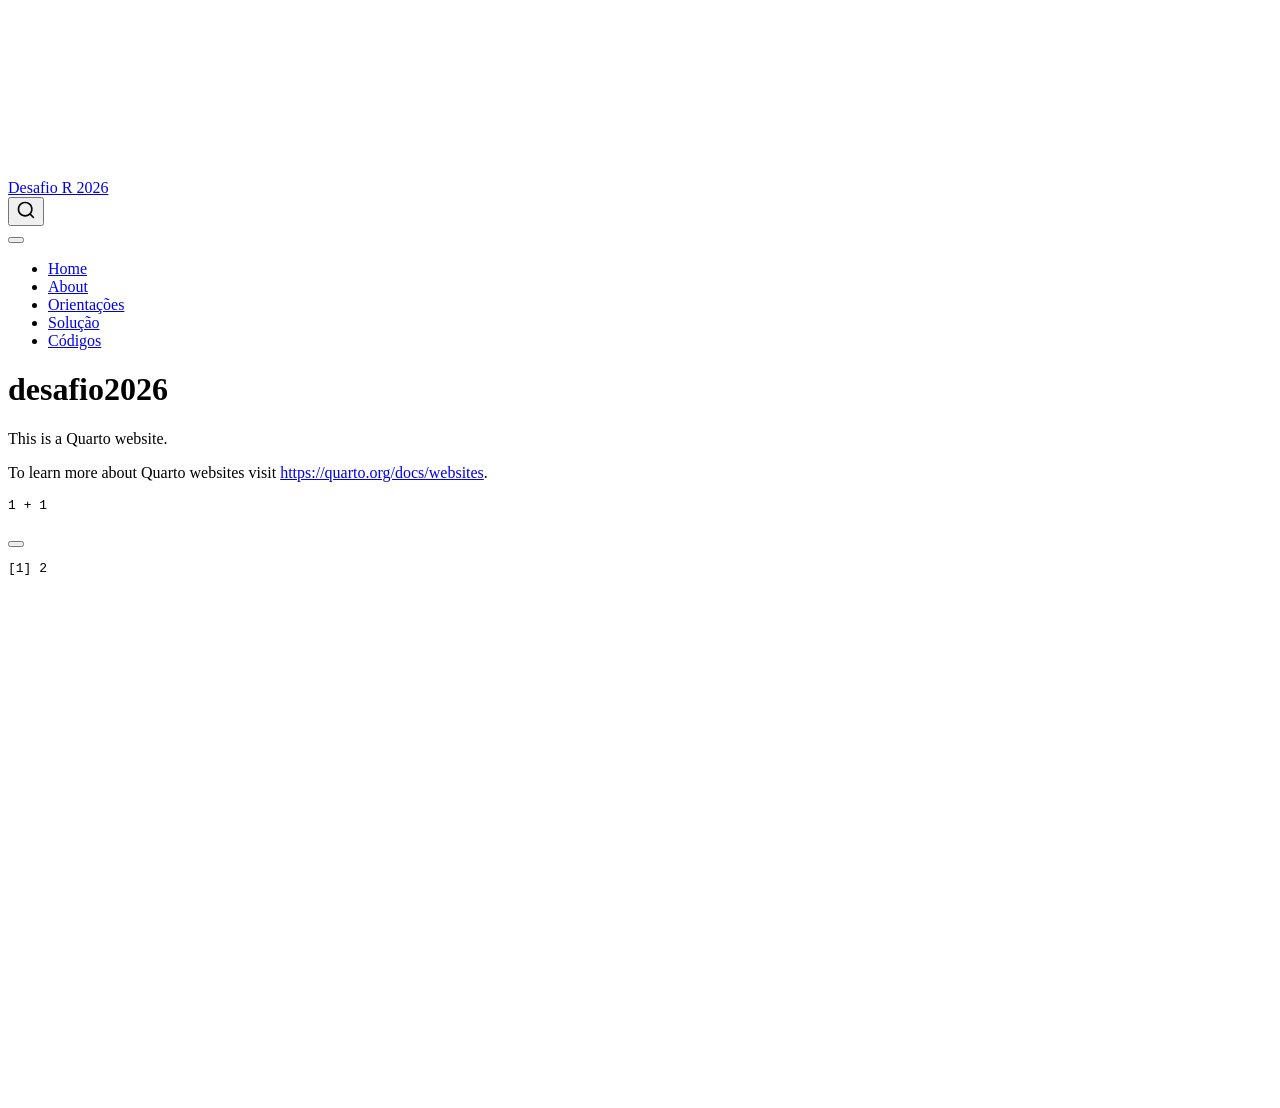
==== docs/index.html @ b068d9b6 "Criar site" ====
<!DOCTYPE html>
<html xmlns="http://www.w3.org/1999/xhtml" lang="en" xml:lang="en"><head>

<meta charset="utf-8">
<meta name="generator" content="quarto-1.8.25">

<meta name="viewport" content="width=device-width, initial-scale=1.0, user-scalable=yes">


<title>desafio2026 – Desafio R 2026</title>
<style>
code{white-space: pre-wrap;}
span.smallcaps{font-variant: small-caps;}
div.columns{display: flex; gap: min(4vw, 1.5em);}
div.column{flex: auto; overflow-x: auto;}
div.hanging-indent{margin-left: 1.5em; text-indent: -1.5em;}
ul.task-list{list-style: none;}
ul.task-list li input[type="checkbox"] {
  width: 0.8em;
  margin: 0 0.8em 0.2em -1em; /* quarto-specific, see https://github.com/quarto-dev/quarto-cli/issues/4556 */ 
  vertical-align: middle;
}
/* CSS for syntax highlighting */
html { -webkit-text-size-adjust: 100%; }
pre > code.sourceCode { white-space: pre; position: relative; }
pre > code.sourceCode > span { display: inline-block; line-height: 1.25; }
pre > code.sourceCode > span:empty { height: 1.2em; }
.sourceCode { overflow: visible; }
code.sourceCode > span { color: inherit; text-decoration: inherit; }
div.sourceCode { margin: 1em 0; }
pre.sourceCode { margin: 0; }
@media screen {
div.sourceCode { overflow: auto; }
}
@media print {
pre > code.sourceCode { white-space: pre-wrap; }
pre > code.sourceCode > span { text-indent: -5em; padding-left: 5em; }
}
pre.numberSource code
  { counter-reset: source-line 0; }
pre.numberSource code > span
  { position: relative; left: -4em; counter-increment: source-line; }
pre.numberSource code > span > a:first-child::before
  { content: counter(source-line);
    position: relative; left: -1em; text-align: right; vertical-align: baseline;
    border: none; display: inline-block;
    -webkit-touch-callout: none; -webkit-user-select: none;
    -khtml-user-select: none; -moz-user-select: none;
    -ms-user-select: none; user-select: none;
    padding: 0 4px; width: 4em;
  }
pre.numberSource { margin-left: 3em;  padding-left: 4px; }
div.sourceCode
  {   }
@media screen {
pre > code.sourceCode > span > a:first-child::before { text-decoration: underline; }
}
</style>


<script src="site_libs/quarto-nav/quarto-nav.js"></script>
<script src="site_libs/quarto-nav/headroom.min.js"></script>
<script src="site_libs/clipboard/clipboard.min.js"></script>
<script src="site_libs/quarto-search/autocomplete.umd.js"></script>
<script src="site_libs/quarto-search/fuse.min.js"></script>
<script src="site_libs/quarto-search/quarto-search.js"></script>
<meta name="quarto:offset" content="./">
<script src="site_libs/quarto-html/quarto.js" type="module"></script>
<script src="site_libs/quarto-html/tabsets/tabsets.js" type="module"></script>
<script src="site_libs/quarto-html/axe/axe-check.js" type="module"></script>
<script src="site_libs/quarto-html/popper.min.js"></script>
<script src="site_libs/quarto-html/tippy.umd.min.js"></script>
<script src="site_libs/quarto-html/anchor.min.js"></script>
<link href="site_libs/quarto-html/tippy.css" rel="stylesheet">
<link href="site_libs/quarto-html/quarto-syntax-highlighting-7b89279ff1a6dce999919e0e67d4d9ec.css" rel="stylesheet" id="quarto-text-highlighting-styles">
<script src="site_libs/bootstrap/bootstrap.min.js"></script>
<link href="site_libs/bootstrap/bootstrap-icons.css" rel="stylesheet">
<link href="site_libs/bootstrap/bootstrap-e31584831b205ffbb2d98406f31c2a5b.min.css" rel="stylesheet" append-hash="true" id="quarto-bootstrap" data-mode="light">
<script id="quarto-search-options" type="application/json">{
  "location": "navbar",
  "copy-button": false,
  "collapse-after": 3,
  "panel-placement": "end",
  "type": "overlay",
  "limit": 50,
  "keyboard-shortcut": [
    "f",
    "/",
    "s"
  ],
  "show-item-context": false,
  "language": {
    "search-no-results-text": "No results",
    "search-matching-documents-text": "matching documents",
    "search-copy-link-title": "Copy link to search",
    "search-hide-matches-text": "Hide additional matches",
    "search-more-match-text": "more match in this document",
    "search-more-matches-text": "more matches in this document",
    "search-clear-button-title": "Clear",
    "search-text-placeholder": "",
    "search-detached-cancel-button-title": "Cancel",
    "search-submit-button-title": "Submit",
    "search-label": "Search"
  }
}</script>


<link rel="stylesheet" href="styles.css">
</head>

<body class="nav-fixed quarto-light">

<div id="quarto-search-results"></div>
  <header id="quarto-header" class="headroom fixed-top">
    <nav class="navbar navbar-expand-lg " data-bs-theme="dark">
      <div class="navbar-container container-fluid">
      <div class="navbar-brand-container mx-auto">
    <a href="./index.html" class="navbar-brand navbar-brand-logo">
    </a>
    <a class="navbar-brand" href="./index.html">
    <span class="navbar-title">Desafio R 2026</span>
    </a>
  </div>
            <div id="quarto-search" class="" title="Search"></div>
          <button class="navbar-toggler" type="button" data-bs-toggle="collapse" data-bs-target="#navbarCollapse" aria-controls="navbarCollapse" role="menu" aria-expanded="false" aria-label="Toggle navigation" onclick="if (window.quartoToggleHeadroom) { window.quartoToggleHeadroom(); }">
  <span class="navbar-toggler-icon"></span>
</button>
          <div class="collapse navbar-collapse" id="navbarCollapse">
            <ul class="navbar-nav navbar-nav-scroll me-auto">
  <li class="nav-item">
    <a class="nav-link active" href="./index.html" aria-current="page"> 
<span class="menu-text">Home</span></a>
  </li>  
  <li class="nav-item">
    <a class="nav-link" href="./about.html"> 
<span class="menu-text">About</span></a>
  </li>  
  <li class="nav-item">
    <a class="nav-link" href="./desafio_2026.html"> 
<span class="menu-text">Orientações</span></a>
  </li>  
  <li class="nav-item">
    <a class="nav-link" href="./solucao.html"> 
<span class="menu-text">Solução</span></a>
  </li>  
  <li class="nav-item">
    <a class="nav-link" href="./resolucao2026.html"> 
<span class="menu-text">Códigos</span></a>
  </li>  
</ul>
          </div> <!-- /navcollapse -->
            <div class="quarto-navbar-tools">
</div>
      </div> <!-- /container-fluid -->
    </nav>
</header>
<!-- content -->
<div id="quarto-content" class="quarto-container page-columns page-rows-contents page-layout-article page-navbar">
<!-- sidebar -->
<!-- margin-sidebar -->
    <div id="quarto-margin-sidebar" class="sidebar margin-sidebar zindex-bottom">
        
    </div>
<!-- main -->
<main class="content" id="quarto-document-content">

<header id="title-block-header" class="quarto-title-block default">
<div class="quarto-title">
<h1 class="title">desafio2026</h1>
</div>



<div class="quarto-title-meta">

    
  
    
  </div>
  


</header>


<p>This is a Quarto website.</p>
<p>To learn more about Quarto websites visit <a href="https://quarto.org/docs/websites" class="uri">https://quarto.org/docs/websites</a>.</p>
<div class="cell">
<div class="code-copy-outer-scaffold"><div class="sourceCode cell-code" id="cb1"><pre class="sourceCode r code-with-copy"><code class="sourceCode r"><span id="cb1-1"><a href="#cb1-1" aria-hidden="true" tabindex="-1"></a><span class="dv">1</span> <span class="sc">+</span> <span class="dv">1</span></span></code></pre></div><button title="Copy to Clipboard" class="code-copy-button"><i class="bi"></i></button></div>
<div class="cell-output cell-output-stdout">
<pre><code>[1] 2</code></pre>
</div>
</div>



</main> <!-- /main -->
<script id="quarto-html-after-body" type="application/javascript">
  window.document.addEventListener("DOMContentLoaded", function (event) {
    const icon = "";
    const anchorJS = new window.AnchorJS();
    anchorJS.options = {
      placement: 'right',
      icon: icon
    };
    anchorJS.add('.anchored');
    const isCodeAnnotation = (el) => {
      for (const clz of el.classList) {
        if (clz.startsWith('code-annotation-')) {                     
          return true;
        }
      }
      return false;
    }
    const onCopySuccess = function(e) {
      // button target
      const button = e.trigger;
      // don't keep focus
      button.blur();
      // flash "checked"
      button.classList.add('code-copy-button-checked');
      var currentTitle = button.getAttribute("title");
      button.setAttribute("title", "Copied!");
      let tooltip;
      if (window.bootstrap) {
        button.setAttribute("data-bs-toggle", "tooltip");
        button.setAttribute("data-bs-placement", "left");
        button.setAttribute("data-bs-title", "Copied!");
        tooltip = new bootstrap.Tooltip(button, 
          { trigger: "manual", 
            customClass: "code-copy-button-tooltip",
            offset: [0, -8]});
        tooltip.show();    
      }
      setTimeout(function() {
        if (tooltip) {
          tooltip.hide();
          button.removeAttribute("data-bs-title");
          button.removeAttribute("data-bs-toggle");
          button.removeAttribute("data-bs-placement");
        }
        button.setAttribute("title", currentTitle);
        button.classList.remove('code-copy-button-checked');
      }, 1000);
      // clear code selection
      e.clearSelection();
    }
    const getTextToCopy = function(trigger) {
      const outerScaffold = trigger.parentElement.cloneNode(true);
      const codeEl = outerScaffold.querySelector('code');
      for (const childEl of codeEl.children) {
        if (isCodeAnnotation(childEl)) {
          childEl.remove();
        }
      }
      return codeEl.innerText;
    }
    const clipboard = new window.ClipboardJS('.code-copy-button:not([data-in-quarto-modal])', {
      text: getTextToCopy
    });
    clipboard.on('success', onCopySuccess);
    if (window.document.getElementById('quarto-embedded-source-code-modal')) {
      const clipboardModal = new window.ClipboardJS('.code-copy-button[data-in-quarto-modal]', {
        text: getTextToCopy,
        container: window.document.getElementById('quarto-embedded-source-code-modal')
      });
      clipboardModal.on('success', onCopySuccess);
    }
      var localhostRegex = new RegExp(/^(?:http|https):\/\/localhost\:?[0-9]*\//);
      var mailtoRegex = new RegExp(/^mailto:/);
        var filterRegex = new RegExp('/' + window.location.host + '/');
      var isInternal = (href) => {
          return filterRegex.test(href) || localhostRegex.test(href) || mailtoRegex.test(href);
      }
      // Inspect non-navigation links and adorn them if external
     var links = window.document.querySelectorAll('a[href]:not(.nav-link):not(.navbar-brand):not(.toc-action):not(.sidebar-link):not(.sidebar-item-toggle):not(.pagination-link):not(.no-external):not([aria-hidden]):not(.dropdown-item):not(.quarto-navigation-tool):not(.about-link)');
      for (var i=0; i<links.length; i++) {
        const link = links[i];
        if (!isInternal(link.href)) {
          // undo the damage that might have been done by quarto-nav.js in the case of
          // links that we want to consider external
          if (link.dataset.originalHref !== undefined) {
            link.href = link.dataset.originalHref;
          }
        }
      }
    function tippyHover(el, contentFn, onTriggerFn, onUntriggerFn) {
      const config = {
        allowHTML: true,
        maxWidth: 500,
        delay: 100,
        arrow: false,
        appendTo: function(el) {
            return el.parentElement;
        },
        interactive: true,
        interactiveBorder: 10,
        theme: 'quarto',
        placement: 'bottom-start',
      };
      if (contentFn) {
        config.content = contentFn;
      }
      if (onTriggerFn) {
        config.onTrigger = onTriggerFn;
      }
      if (onUntriggerFn) {
        config.onUntrigger = onUntriggerFn;
      }
      window.tippy(el, config); 
    }
    const noterefs = window.document.querySelectorAll('a[role="doc-noteref"]');
    for (var i=0; i<noterefs.length; i++) {
      const ref = noterefs[i];
      tippyHover(ref, function() {
        // use id or data attribute instead here
        let href = ref.getAttribute('data-footnote-href') || ref.getAttribute('href');
        try { href = new URL(href).hash; } catch {}
        const id = href.replace(/^#\/?/, "");
        const note = window.document.getElementById(id);
        if (note) {
          return note.innerHTML;
        } else {
          return "";
        }
      });
    }
    const xrefs = window.document.querySelectorAll('a.quarto-xref');
    const processXRef = (id, note) => {
      // Strip column container classes
      const stripColumnClz = (el) => {
        el.classList.remove("page-full", "page-columns");
        if (el.children) {
          for (const child of el.children) {
            stripColumnClz(child);
          }
        }
      }
      stripColumnClz(note)
      if (id === null || id.startsWith('sec-')) {
        // Special case sections, only their first couple elements
        const container = document.createElement("div");
        if (note.children && note.children.length > 2) {
          container.appendChild(note.children[0].cloneNode(true));
          for (let i = 1; i < note.children.length; i++) {
            const child = note.children[i];
            if (child.tagName === "P" && child.innerText === "") {
              continue;
            } else {
              container.appendChild(child.cloneNode(true));
              break;
            }
          }
          if (window.Quarto?.typesetMath) {
            window.Quarto.typesetMath(container);
          }
          return container.innerHTML
        } else {
          if (window.Quarto?.typesetMath) {
            window.Quarto.typesetMath(note);
          }
          return note.innerHTML;
        }
      } else {
        // Remove any anchor links if they are present
        const anchorLink = note.querySelector('a.anchorjs-link');
        if (anchorLink) {
          anchorLink.remove();
        }
        if (window.Quarto?.typesetMath) {
          window.Quarto.typesetMath(note);
        }
        if (note.classList.contains("callout")) {
          return note.outerHTML;
        } else {
          return note.innerHTML;
        }
      }
    }
    for (var i=0; i<xrefs.length; i++) {
      const xref = xrefs[i];
      tippyHover(xref, undefined, function(instance) {
        instance.disable();
        let url = xref.getAttribute('href');
        let hash = undefined; 
        if (url.startsWith('#')) {
          hash = url;
        } else {
          try { hash = new URL(url).hash; } catch {}
        }
        if (hash) {
          const id = hash.replace(/^#\/?/, "");
          const note = window.document.getElementById(id);
          if (note !== null) {
            try {
              const html = processXRef(id, note.cloneNode(true));
              instance.setContent(html);
            } finally {
              instance.enable();
              instance.show();
            }
          } else {
            // See if we can fetch this
            fetch(url.split('#')[0])
            .then(res => res.text())
            .then(html => {
              const parser = new DOMParser();
              const htmlDoc = parser.parseFromString(html, "text/html");
              const note = htmlDoc.getElementById(id);
              if (note !== null) {
                const html = processXRef(id, note);
                instance.setContent(html);
              } 
            }).finally(() => {
              instance.enable();
              instance.show();
            });
          }
        } else {
          // See if we can fetch a full url (with no hash to target)
          // This is a special case and we should probably do some content thinning / targeting
          fetch(url)
          .then(res => res.text())
          .then(html => {
            const parser = new DOMParser();
            const htmlDoc = parser.parseFromString(html, "text/html");
            const note = htmlDoc.querySelector('main.content');
            if (note !== null) {
              // This should only happen for chapter cross references
              // (since there is no id in the URL)
              // remove the first header
              if (note.children.length > 0 && note.children[0].tagName === "HEADER") {
                note.children[0].remove();
              }
              const html = processXRef(null, note);
              instance.setContent(html);
            } 
          }).finally(() => {
            instance.enable();
            instance.show();
          });
        }
      }, function(instance) {
      });
    }
        let selectedAnnoteEl;
        const selectorForAnnotation = ( cell, annotation) => {
          let cellAttr = 'data-code-cell="' + cell + '"';
          let lineAttr = 'data-code-annotation="' +  annotation + '"';
          const selector = 'span[' + cellAttr + '][' + lineAttr + ']';
          return selector;
        }
        const selectCodeLines = (annoteEl) => {
          const doc = window.document;
          const targetCell = annoteEl.getAttribute("data-target-cell");
          const targetAnnotation = annoteEl.getAttribute("data-target-annotation");
          const annoteSpan = window.document.querySelector(selectorForAnnotation(targetCell, targetAnnotation));
          const lines = annoteSpan.getAttribute("data-code-lines").split(",");
          const lineIds = lines.map((line) => {
            return targetCell + "-" + line;
          })
          let top = null;
          let height = null;
          let parent = null;
          if (lineIds.length > 0) {
              //compute the position of the single el (top and bottom and make a div)
              const el = window.document.getElementById(lineIds[0]);
              top = el.offsetTop;
              height = el.offsetHeight;
              parent = el.parentElement.parentElement;
            if (lineIds.length > 1) {
              const lastEl = window.document.getElementById(lineIds[lineIds.length - 1]);
              const bottom = lastEl.offsetTop + lastEl.offsetHeight;
              height = bottom - top;
            }
            if (top !== null && height !== null && parent !== null) {
              // cook up a div (if necessary) and position it 
              let div = window.document.getElementById("code-annotation-line-highlight");
              if (div === null) {
                div = window.document.createElement("div");
                div.setAttribute("id", "code-annotation-line-highlight");
                div.style.position = 'absolute';
                parent.appendChild(div);
              }
              div.style.top = top - 2 + "px";
              div.style.height = height + 4 + "px";
              div.style.left = 0;
              let gutterDiv = window.document.getElementById("code-annotation-line-highlight-gutter");
              if (gutterDiv === null) {
                gutterDiv = window.document.createElement("div");
                gutterDiv.setAttribute("id", "code-annotation-line-highlight-gutter");
                gutterDiv.style.position = 'absolute';
                const codeCell = window.document.getElementById(targetCell);
                const gutter = codeCell.querySelector('.code-annotation-gutter');
                gutter.appendChild(gutterDiv);
              }
              gutterDiv.style.top = top - 2 + "px";
              gutterDiv.style.height = height + 4 + "px";
            }
            selectedAnnoteEl = annoteEl;
          }
        };
        const unselectCodeLines = () => {
          const elementsIds = ["code-annotation-line-highlight", "code-annotation-line-highlight-gutter"];
          elementsIds.forEach((elId) => {
            const div = window.document.getElementById(elId);
            if (div) {
              div.remove();
            }
          });
          selectedAnnoteEl = undefined;
        };
          // Handle positioning of the toggle
      window.addEventListener(
        "resize",
        throttle(() => {
          elRect = undefined;
          if (selectedAnnoteEl) {
            selectCodeLines(selectedAnnoteEl);
          }
        }, 10)
      );
      function throttle(fn, ms) {
      let throttle = false;
      let timer;
        return (...args) => {
          if(!throttle) { // first call gets through
              fn.apply(this, args);
              throttle = true;
          } else { // all the others get throttled
              if(timer) clearTimeout(timer); // cancel #2
              timer = setTimeout(() => {
                fn.apply(this, args);
                timer = throttle = false;
              }, ms);
          }
        };
      }
        // Attach click handler to the DT
        const annoteDls = window.document.querySelectorAll('dt[data-target-cell]');
        for (const annoteDlNode of annoteDls) {
          annoteDlNode.addEventListener('click', (event) => {
            const clickedEl = event.target;
            if (clickedEl !== selectedAnnoteEl) {
              unselectCodeLines();
              const activeEl = window.document.querySelector('dt[data-target-cell].code-annotation-active');
              if (activeEl) {
                activeEl.classList.remove('code-annotation-active');
              }
              selectCodeLines(clickedEl);
              clickedEl.classList.add('code-annotation-active');
            } else {
              // Unselect the line
              unselectCodeLines();
              clickedEl.classList.remove('code-annotation-active');
            }
          });
        }
    const findCites = (el) => {
      const parentEl = el.parentElement;
      if (parentEl) {
        const cites = parentEl.dataset.cites;
        if (cites) {
          return {
            el,
            cites: cites.split(' ')
          };
        } else {
          return findCites(el.parentElement)
        }
      } else {
        return undefined;
      }
    };
    var bibliorefs = window.document.querySelectorAll('a[role="doc-biblioref"]');
    for (var i=0; i<bibliorefs.length; i++) {
      const ref = bibliorefs[i];
      const citeInfo = findCites(ref);
      if (citeInfo) {
        tippyHover(citeInfo.el, function() {
          var popup = window.document.createElement('div');
          citeInfo.cites.forEach(function(cite) {
            var citeDiv = window.document.createElement('div');
            citeDiv.classList.add('hanging-indent');
            citeDiv.classList.add('csl-entry');
            var biblioDiv = window.document.getElementById('ref-' + cite);
            if (biblioDiv) {
              citeDiv.innerHTML = biblioDiv.innerHTML;
            }
            popup.appendChild(citeDiv);
          });
          return popup.innerHTML;
        });
      }
    }
  });
  </script>
</div> <!-- /content -->




</body></html>
---- docs/site_libs/quarto-html/tippy.css ----
.tippy-box[data-animation=fade][data-state=hidden]{opacity:0}[data-tippy-root]{max-width:calc(100vw - 10px)}.tippy-box{position:relative;background-color:#333;color:#fff;border-radius:4px;font-size:14px;line-height:1.4;white-space:normal;outline:0;transition-property:transform,visibility,opacity}.tippy-box[data-placement^=top]>.tippy-arrow{bottom:0}.tippy-box[data-placement^=top]>.tippy-arrow:before{bottom:-7px;left:0;border-width:8px 8px 0;border-top-color:initial;transform-origin:center top}.tippy-box[data-placement^=bottom]>.tippy-arrow{top:0}.tippy-box[data-placement^=bottom]>.tippy-arrow:before{top:-7px;left:0;border-width:0 8px 8px;border-bottom-color:initial;transform-origin:center bottom}.tippy-box[data-placement^=left]>.tippy-arrow{right:0}.tippy-box[data-placement^=left]>.tippy-arrow:before{border-width:8px 0 8px 8px;border-left-color:initial;right:-7px;transform-origin:center left}.tippy-box[data-placement^=right]>.tippy-arrow{left:0}.tippy-box[data-placement^=right]>.tippy-arrow:before{left:-7px;border-width:8px 8px 8px 0;border-right-color:initial;transform-origin:center right}.tippy-box[data-inertia][data-state=visible]{transition-timing-function:cubic-bezier(.54,1.5,.38,1.11)}.tippy-arrow{width:16px;height:16px;color:#333}.tippy-arrow:before{content:"";position:absolute;border-color:transparent;border-style:solid}.tippy-content{position:relative;padding:5px 9px;z-index:1}
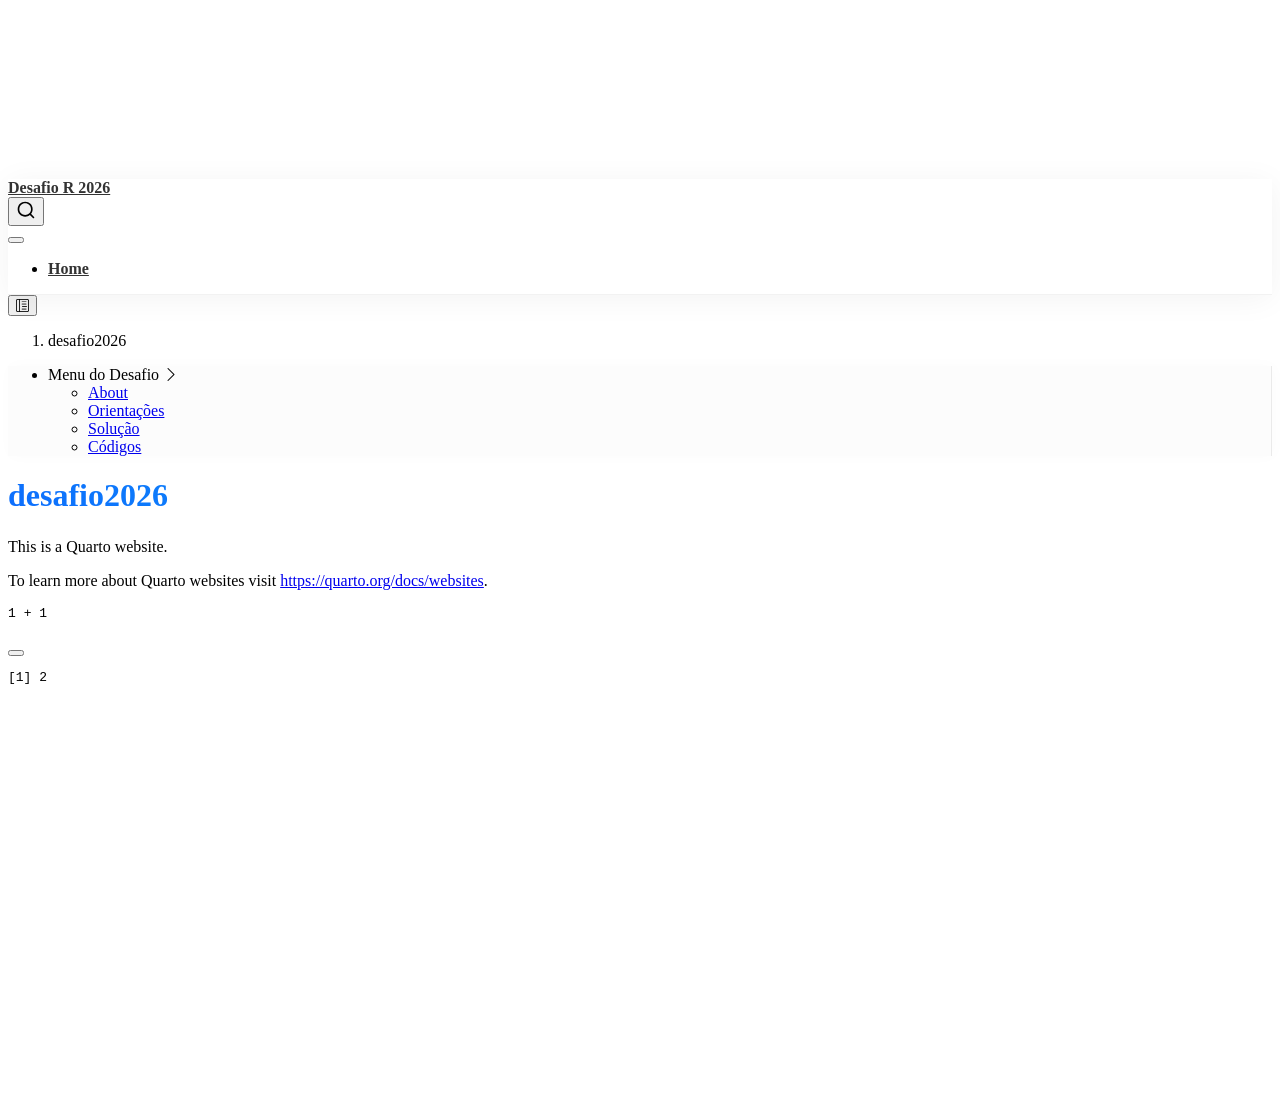
==== commit fac9b631: "atualizar site" ====
--- a/docs/index.html
+++ b/docs/index.html
@@ -75,7 +75,7 @@
 <link href="site_libs/quarto-html/quarto-syntax-highlighting-7b89279ff1a6dce999919e0e67d4d9ec.css" rel="stylesheet" id="quarto-text-highlighting-styles">
 <script src="site_libs/bootstrap/bootstrap.min.js"></script>
 <link href="site_libs/bootstrap/bootstrap-icons.css" rel="stylesheet">
-<link href="site_libs/bootstrap/bootstrap-e31584831b205ffbb2d98406f31c2a5b.min.css" rel="stylesheet" append-hash="true" id="quarto-bootstrap" data-mode="light">
+<link href="site_libs/bootstrap/bootstrap-029b10fc0dc652dab2ec1ac156c1a037.min.css" rel="stylesheet" append-hash="true" id="quarto-bootstrap" data-mode="light">
 <script id="quarto-search-options" type="application/json">{
   "location": "navbar",
   "copy-button": false,
@@ -103,12 +103,13 @@
     "search-label": "Search"
   }
 }</script>
+<style>html{ scroll-behavior: smooth; }</style>
 
 
 <link rel="stylesheet" href="styles.css">
 </head>
 
-<body class="nav-fixed quarto-light">
+<body class="nav-sidebar floating nav-fixed quarto-light">
 
 <div id="quarto-search-results"></div>
   <header id="quarto-header" class="headroom fixed-top">
@@ -131,32 +132,72 @@
     <a class="nav-link active" href="./index.html" aria-current="page"> 
 <span class="menu-text">Home</span></a>
   </li>  
-  <li class="nav-item">
-    <a class="nav-link" href="./about.html"> 
-<span class="menu-text">About</span></a>
-  </li>  
-  <li class="nav-item">
-    <a class="nav-link" href="./desafio_2026.html"> 
-<span class="menu-text">Orientações</span></a>
-  </li>  
-  <li class="nav-item">
-    <a class="nav-link" href="./solucao.html"> 
-<span class="menu-text">Solução</span></a>
-  </li>  
-  <li class="nav-item">
-    <a class="nav-link" href="./resolucao2026.html"> 
-<span class="menu-text">Códigos</span></a>
-  </li>  
 </ul>
           </div> <!-- /navcollapse -->
             <div class="quarto-navbar-tools">
 </div>
       </div> <!-- /container-fluid -->
     </nav>
+  <nav class="quarto-secondary-nav">
+    <div class="container-fluid d-flex">
+      <button type="button" class="quarto-btn-toggle btn" data-bs-toggle="collapse" role="button" data-bs-target=".quarto-sidebar-collapse-item" aria-controls="quarto-sidebar" aria-expanded="false" aria-label="Toggle sidebar navigation" onclick="if (window.quartoToggleHeadroom) { window.quartoToggleHeadroom(); }">
+        <i class="bi bi-layout-text-sidebar-reverse"></i>
+      </button>
+        <nav class="quarto-page-breadcrumbs" aria-label="breadcrumb"><ol class="breadcrumb"><li class="breadcrumb-item">desafio2026</li></ol></nav>
+        <a class="flex-grow-1" role="navigation" data-bs-toggle="collapse" data-bs-target=".quarto-sidebar-collapse-item" aria-controls="quarto-sidebar" aria-expanded="false" aria-label="Toggle sidebar navigation" onclick="if (window.quartoToggleHeadroom) { window.quartoToggleHeadroom(); }">      
+        </a>
+    </div>
+  </nav>
 </header>
 <!-- content -->
 <div id="quarto-content" class="quarto-container page-columns page-rows-contents page-layout-article page-navbar">
 <!-- sidebar -->
+  <nav id="quarto-sidebar" class="sidebar collapse collapse-horizontal quarto-sidebar-collapse-item sidebar-navigation floating overflow-auto">
+    <div class="pt-lg-2 mt-2 text-left sidebar-header">
+      <a href="./index.html" class="sidebar-logo-link">
+      </a>
+      </div>
+    <div class="sidebar-menu-container"> 
+    <ul class="list-unstyled mt-1">
+        <li class="sidebar-item sidebar-item-section">
+      <div class="sidebar-item-container"> 
+            <a class="sidebar-item-text sidebar-link text-start collapsed" data-bs-toggle="collapse" data-bs-target="#quarto-sidebar-section-1" role="navigation" aria-expanded="false">
+ <span class="menu-text">Menu do Desafio</span></a>
+          <a class="sidebar-item-toggle text-start collapsed" data-bs-toggle="collapse" data-bs-target="#quarto-sidebar-section-1" role="navigation" aria-expanded="false" aria-label="Toggle section">
+            <i class="bi bi-chevron-right ms-2"></i>
+          </a> 
+      </div>
+      <ul id="quarto-sidebar-section-1" class="collapse list-unstyled sidebar-section depth1 ">  
+          <li class="sidebar-item">
+  <div class="sidebar-item-container"> 
+  <a href="./about.html" class="sidebar-item-text sidebar-link">
+ <span class="menu-text">About</span></a>
+  </div>
+</li>
+          <li class="sidebar-item">
+  <div class="sidebar-item-container"> 
+  <a href="./desafio_2026.html" class="sidebar-item-text sidebar-link">
+ <span class="menu-text">Orientações</span></a>
+  </div>
+</li>
+          <li class="sidebar-item">
+  <div class="sidebar-item-container"> 
+  <a href="./solucao.html" class="sidebar-item-text sidebar-link">
+ <span class="menu-text">Solução</span></a>
+  </div>
+</li>
+          <li class="sidebar-item">
+  <div class="sidebar-item-container"> 
+  <a href="./resolucao2026.html" class="sidebar-item-text sidebar-link">
+ <span class="menu-text">Códigos</span></a>
+  </div>
+</li>
+      </ul>
+  </li>
+    </ul>
+    </div>
+</nav>
+<div id="quarto-sidebar-glass" class="quarto-sidebar-collapse-item" data-bs-toggle="collapse" data-bs-target=".quarto-sidebar-collapse-item"></div>
 <!-- margin-sidebar -->
     <div id="quarto-margin-sidebar" class="sidebar margin-sidebar zindex-bottom">
         
@@ -600,4 +641,5 @@
 
 
 
+<script src="site_libs/quarto-html/zenscroll-min.js"></script>
 </body></html>
--- a/docs/styles.css
+++ b/docs/styles.css
@@ -0,0 +1,99 @@
+/* =========================================
+   1. NAVBAR - EFEITO GLASSMORPHISM
+   ========================================= */
+.navbar {
+    background: rgba(255, 255, 255, 0.8) !important;
+    backdrop-filter: blur(12px);
+    -webkit-backdrop-filter: blur(12px);
+    border-bottom: 1px solid rgba(0, 0, 0, 0.05);
+    box-shadow: 0 4px 30px rgba(0, 0, 0, 0.05);
+    transition: all 0.3s ease-in-out;
+}
+
+.navbar-brand, .nav-link {
+    color: #333 !important;
+    font-weight: 600;
+}
+
+/* =========================================
+   2. SIDEBAR (BARRA LATERAL) ANIMADA
+   ========================================= */
+.sidebar {
+    background-color: #fcfcfc;
+    border-right: 1px solid #eaeaea;
+    box-shadow: 2px 0 15px rgba(0,0,0,0.02);
+}
+
+.sidebar-item-text {
+    font-weight: 500;
+    transition: color 0.3s ease, transform 0.3s ease;
+}
+
+/* Efeito de deslocamento ao passar o mouse nos links da barra lateral */
+.sidebar-item:hover .sidebar-item-text {
+    color: #0d6efd !important; /* Azul Bootstrap */
+    transform: translateX(6px);
+    display: inline-block;
+}
+
+/* =========================================
+   3. TIPOGRAFIA: TÍTULOS COM GRADIENTE
+   ========================================= */
+h1, h2 {
+    background: -webkit-linear-gradient(45deg, #0d6efd, #0dcaf0);
+    -webkit-background-clip: text;
+    -webkit-text-fill-color: transparent;
+    font-weight: 800;
+    margin-bottom: 1.5rem;
+}
+
+/* =========================================
+   4. CARDS BOOTSTRAP: EFEITO DE ELEVAÇÃO
+   ========================================= */
+.card {
+    border: none;
+    border-radius: 16px;
+    box-shadow: 0 4px 10px rgba(0,0,0,0.04);
+    transition: transform 0.3s ease, box-shadow 0.3s ease;
+    background: #ffffff;
+}
+
+.card:hover {
+    transform: translateY(-8px);
+    box-shadow: 0 15px 25px rgba(0,0,0,0.1);
+}
+
+/* =========================================
+   5. BOTÕES: EFEITO PULSO E BRILHO
+   ========================================= */
+.btn-primary {
+    background: linear-gradient(45deg, #0d6efd, #0b5ed7);
+    border: none;
+    border-radius: 30px;
+    padding: 10px 24px;
+    font-weight: bold;
+    transition: all 0.3s ease;
+}
+
+.btn-primary:hover {
+    transform: scale(1.05);
+    box-shadow: 0 8px 20px rgba(13, 110, 253, 0.4);
+}
+
+/* =========================================
+   6. ANIMAÇÃO DE ENTRADA DO CONTEÚDO (FADE IN)
+   ========================================= */
+main.content {
+    animation: fadeIn 0.8s ease-in-out;
+}
+
+@keyframes fadeIn {
+    from { 
+        opacity: 0; 
+        transform: translateY(20px); 
+    }
+    to { 
+        opacity: 1; 
+        transform: translateY(0); 
+    }
+}
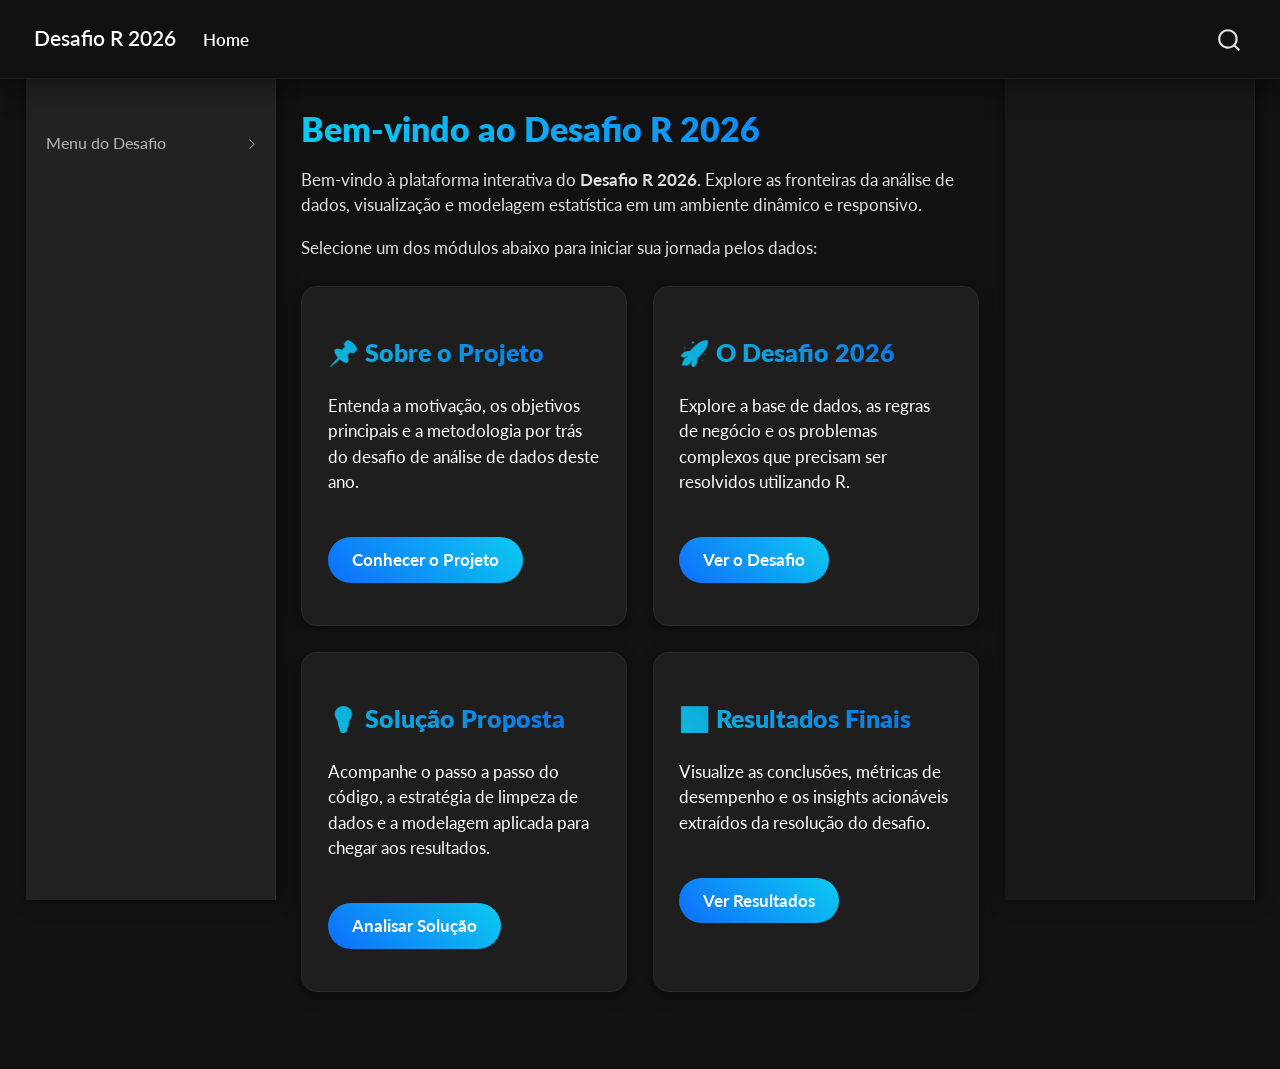
==== commit 9ab988b2: "atualizar site" ====
--- a/docs/index.html
+++ b/docs/index.html
@@ -7,7 +7,7 @@
 <meta name="viewport" content="width=device-width, initial-scale=1.0, user-scalable=yes">
 
 
-<title>desafio2026 – Desafio R 2026</title>
+<title>Bem-vindo ao Desafio R 2026 – Desafio R 2026</title>
 <style>
 code{white-space: pre-wrap;}
 span.smallcaps{font-variant: small-caps;}
@@ -19,41 +19,6 @@
   width: 0.8em;
   margin: 0 0.8em 0.2em -1em; /* quarto-specific, see https://github.com/quarto-dev/quarto-cli/issues/4556 */ 
   vertical-align: middle;
-}
-/* CSS for syntax highlighting */
-html { -webkit-text-size-adjust: 100%; }
-pre > code.sourceCode { white-space: pre; position: relative; }
-pre > code.sourceCode > span { display: inline-block; line-height: 1.25; }
-pre > code.sourceCode > span:empty { height: 1.2em; }
-.sourceCode { overflow: visible; }
-code.sourceCode > span { color: inherit; text-decoration: inherit; }
-div.sourceCode { margin: 1em 0; }
-pre.sourceCode { margin: 0; }
-@media screen {
-div.sourceCode { overflow: auto; }
-}
-@media print {
-pre > code.sourceCode { white-space: pre-wrap; }
-pre > code.sourceCode > span { text-indent: -5em; padding-left: 5em; }
-}
-pre.numberSource code
-  { counter-reset: source-line 0; }
-pre.numberSource code > span
-  { position: relative; left: -4em; counter-increment: source-line; }
-pre.numberSource code > span > a:first-child::before
-  { content: counter(source-line);
-    position: relative; left: -1em; text-align: right; vertical-align: baseline;
-    border: none; display: inline-block;
-    -webkit-touch-callout: none; -webkit-user-select: none;
-    -khtml-user-select: none; -moz-user-select: none;
-    -ms-user-select: none; user-select: none;
-    padding: 0 4px; width: 4em;
-  }
-pre.numberSource { margin-left: 3em;  padding-left: 4px; }
-div.sourceCode
-  {   }
-@media screen {
-pre > code.sourceCode > span > a:first-child::before { text-decoration: underline; }
 }
 </style>
 
@@ -72,10 +37,10 @@
 <script src="site_libs/quarto-html/tippy.umd.min.js"></script>
 <script src="site_libs/quarto-html/anchor.min.js"></script>
 <link href="site_libs/quarto-html/tippy.css" rel="stylesheet">
-<link href="site_libs/quarto-html/quarto-syntax-highlighting-7b89279ff1a6dce999919e0e67d4d9ec.css" rel="stylesheet" id="quarto-text-highlighting-styles">
+<link href="site_libs/quarto-html/quarto-syntax-highlighting-dark-707d8167ce6003fca903bfe2be84ab7f.css" rel="stylesheet" id="quarto-text-highlighting-styles">
 <script src="site_libs/bootstrap/bootstrap.min.js"></script>
 <link href="site_libs/bootstrap/bootstrap-icons.css" rel="stylesheet">
-<link href="site_libs/bootstrap/bootstrap-029b10fc0dc652dab2ec1ac156c1a037.min.css" rel="stylesheet" append-hash="true" id="quarto-bootstrap" data-mode="light">
+<link href="site_libs/bootstrap/bootstrap-c72ff888e19c609265736fd5c18e5ae4.min.css" rel="stylesheet" append-hash="true" id="quarto-bootstrap" data-mode="dark">
 <script id="quarto-search-options" type="application/json">{
   "location": "navbar",
   "copy-button": false,
@@ -143,7 +108,7 @@
       <button type="button" class="quarto-btn-toggle btn" data-bs-toggle="collapse" role="button" data-bs-target=".quarto-sidebar-collapse-item" aria-controls="quarto-sidebar" aria-expanded="false" aria-label="Toggle sidebar navigation" onclick="if (window.quartoToggleHeadroom) { window.quartoToggleHeadroom(); }">
         <i class="bi bi-layout-text-sidebar-reverse"></i>
       </button>
-        <nav class="quarto-page-breadcrumbs" aria-label="breadcrumb"><ol class="breadcrumb"><li class="breadcrumb-item">desafio2026</li></ol></nav>
+        <nav class="quarto-page-breadcrumbs" aria-label="breadcrumb"><ol class="breadcrumb"><li class="breadcrumb-item">Bem-vindo ao Desafio R 2026</li></ol></nav>
         <a class="flex-grow-1" role="navigation" data-bs-toggle="collapse" data-bs-target=".quarto-sidebar-collapse-item" aria-controls="quarto-sidebar" aria-expanded="false" aria-label="Toggle sidebar navigation" onclick="if (window.quartoToggleHeadroom) { window.quartoToggleHeadroom(); }">      
         </a>
     </div>
@@ -171,7 +136,7 @@
           <li class="sidebar-item">
   <div class="sidebar-item-container"> 
   <a href="./about.html" class="sidebar-item-text sidebar-link">
- <span class="menu-text">About</span></a>
+ <span class="menu-text">Sobre o Projeto</span></a>
   </div>
 </li>
           <li class="sidebar-item">
@@ -183,13 +148,13 @@
           <li class="sidebar-item">
   <div class="sidebar-item-container"> 
   <a href="./solucao.html" class="sidebar-item-text sidebar-link">
- <span class="menu-text">Solução</span></a>
+ <span class="menu-text">Códigos e script Desafio 2026</span></a>
   </div>
 </li>
           <li class="sidebar-item">
   <div class="sidebar-item-container"> 
   <a href="./resolucao2026.html" class="sidebar-item-text sidebar-link">
- <span class="menu-text">Códigos</span></a>
+ <span class="menu-text">Visualização gráfica e conclusões</span></a>
   </div>
 </li>
       </ul>
@@ -207,7 +172,7 @@
 
 <header id="title-block-header" class="quarto-title-block default">
 <div class="quarto-title">
-<h1 class="title">desafio2026</h1>
+<h1 class="title">Bem-vindo ao Desafio R 2026</h1>
 </div>
 
 
@@ -224,12 +189,36 @@
 </header>
 
 
-<p>This is a Quarto website.</p>
-<p>To learn more about Quarto websites visit <a href="https://quarto.org/docs/websites" class="uri">https://quarto.org/docs/websites</a>.</p>
-<div class="cell">
-<div class="code-copy-outer-scaffold"><div class="sourceCode cell-code" id="cb1"><pre class="sourceCode r code-with-copy"><code class="sourceCode r"><span id="cb1-1"><a href="#cb1-1" aria-hidden="true" tabindex="-1"></a><span class="dv">1</span> <span class="sc">+</span> <span class="dv">1</span></span></code></pre></div><button title="Copy to Clipboard" class="code-copy-button"><i class="bi"></i></button></div>
-<div class="cell-output cell-output-stdout">
-<pre><code>[1] 2</code></pre>
+<p>Bem-vindo à plataforma interativa do <strong>Desafio R 2026</strong>. Explore as fronteiras da análise de dados, visualização e modelagem estatística em um ambiente dinâmico e responsivo.</p>
+<p>Selecione um dos módulos abaixo para iniciar sua jornada pelos dados:</p>
+<div class="grid mt-4">
+<div class="g-col-12 g-col-md-6">
+<section id="sobre-o-projeto" class="level3 card p-4 h-100">
+<h3 class="anchored" data-anchor-id="sobre-o-projeto">📌 Sobre o Projeto</h3>
+<p>Entenda a motivação, os objetivos principais e a metodologia por trás do desafio de análise de dados deste ano.</p>
+<p><a href="./about.html" class="btn btn-primary mt-4">Conhecer o Projeto</a></p>
+</section>
+</div>
+<div class="g-col-12 g-col-md-6">
+<section id="o-desafio-2026" class="level3 card p-4 h-100">
+<h3 class="anchored" data-anchor-id="o-desafio-2026">🚀 O Desafio 2026</h3>
+<p>Explore a base de dados, as regras de negócio e os problemas complexos que precisam ser resolvidos utilizando R.</p>
+<p><a href="./desafio_2026.html" class="btn btn-primary mt-4">Ver o Desafio</a></p>
+</section>
+</div>
+<div class="g-col-12 g-col-md-6">
+<section id="solução-proposta" class="level3 card p-4 h-100">
+<h3 class="anchored" data-anchor-id="solução-proposta">💡 Solução Proposta</h3>
+<p>Acompanhe o passo a passo do código, a estratégia de limpeza de dados e a modelagem aplicada para chegar aos resultados.</p>
+<p><a href="./solucao.html" class="btn btn-primary mt-4">Analisar Solução</a></p>
+</section>
+</div>
+<div class="g-col-12 g-col-md-6">
+<section id="resultados-finais" class="level3 card p-4 h-100">
+<h3 class="anchored" data-anchor-id="resultados-finais">📊 Resultados Finais</h3>
+<p>Visualize as conclusões, métricas de desempenho e os insights acionáveis extraídos da resolução do desafio.</p>
+<p><a href="resolucao.qmd" class="btn btn-primary mt-4">Ver Resultados</a></p>
+</section>
 </div>
 </div>
 
--- a/docs/site_libs/quarto-html/quarto-syntax-highlighting-dark-707d8167ce6003fca903bfe2be84ab7f.css
+++ b/docs/site_libs/quarto-html/quarto-syntax-highlighting-dark-707d8167ce6003fca903bfe2be84ab7f.css
@@ -0,0 +1,219 @@
+/* quarto syntax highlight colors */
+:root {
+  --quarto-hl-al-color: #f07178;
+  --quarto-hl-an-color: #d4d0ab;
+  --quarto-hl-at-color: #00e0e0;
+  --quarto-hl-bn-color: #d4d0ab;
+  --quarto-hl-bu-color: #abe338;
+  --quarto-hl-ch-color: #abe338;
+  --quarto-hl-co-color: #f8f8f2;
+  --quarto-hl-cv-color: #ffd700;
+  --quarto-hl-cn-color: #ffd700;
+  --quarto-hl-cf-color: #ffa07a;
+  --quarto-hl-dt-color: #ffa07a;
+  --quarto-hl-dv-color: #d4d0ab;
+  --quarto-hl-do-color: #f8f8f2;
+  --quarto-hl-er-color: #f07178;
+  --quarto-hl-ex-color: #00e0e0;
+  --quarto-hl-fl-color: #d4d0ab;
+  --quarto-hl-fu-color: #ffa07a;
+  --quarto-hl-im-color: #abe338;
+  --quarto-hl-in-color: #d4d0ab;
+  --quarto-hl-kw-color: #ffa07a;
+  --quarto-hl-op-color: #ffa07a;
+  --quarto-hl-ot-color: #00e0e0;
+  --quarto-hl-pp-color: #dcc6e0;
+  --quarto-hl-re-color: #00e0e0;
+  --quarto-hl-sc-color: #abe338;
+  --quarto-hl-ss-color: #abe338;
+  --quarto-hl-st-color: #abe338;
+  --quarto-hl-va-color: #00e0e0;
+  --quarto-hl-vs-color: #abe338;
+  --quarto-hl-wa-color: #dcc6e0;
+}
+
+/* other quarto variables */
+:root {
+  --quarto-font-monospace: SFMono-Regular, Menlo, Monaco, Consolas, "Liberation Mono", "Courier New", monospace;
+}
+
+/* syntax highlight based on Pandoc's rules */
+pre > code.sourceCode > span {
+  color: #f8f8f2;
+}
+
+code.sourceCode > span {
+  color: #f8f8f2;
+}
+
+div.sourceCode,
+div.sourceCode pre.sourceCode {
+  color: #f8f8f2;
+}
+
+/* Normal */
+code span {
+  color: #f8f8f2;
+}
+
+/* Alert */
+code span.al {
+  color: #f07178;
+}
+
+/* Annotation */
+code span.an {
+  color: #d4d0ab;
+}
+
+/* Attribute */
+code span.at {
+  color: #00e0e0;
+}
+
+/* BaseN */
+code span.bn {
+  color: #d4d0ab;
+}
+
+/* BuiltIn */
+code span.bu {
+  color: #abe338;
+}
+
+/* ControlFlow */
+code span.cf {
+  font-weight: bold;
+  color: #ffa07a;
+}
+
+/* Char */
+code span.ch {
+  color: #abe338;
+}
+
+/* Constant */
+code span.cn {
+  color: #ffd700;
+}
+
+/* Comment */
+code span.co {
+  font-style: italic;
+  color: #f8f8f2;
+}
+
+/* CommentVar */
+code span.cv {
+  color: #ffd700;
+}
+
+/* Documentation */
+code span.do {
+  color: #f8f8f2;
+}
+
+/* DataType */
+code span.dt {
+  color: #ffa07a;
+}
+
+/* DecVal */
+code span.dv {
+  color: #d4d0ab;
+}
+
+/* Error */
+code span.er {
+  color: #f07178;
+  text-decoration: underline;
+}
+
+/* Extension */
+code span.ex {
+  font-weight: bold;
+  color: #00e0e0;
+}
+
+/* Float */
+code span.fl {
+  color: #d4d0ab;
+}
+
+/* Function */
+code span.fu {
+  color: #ffa07a;
+}
+
+/* Import */
+code span.im {
+  color: #abe338;
+}
+
+/* Information */
+code span.in {
+  color: #d4d0ab;
+}
+
+/* Keyword */
+code span.kw {
+  font-weight: bold;
+  color: #ffa07a;
+}
+
+/* Operator */
+code span.op {
+  color: #ffa07a;
+}
+
+/* Other */
+code span.ot {
+  color: #00e0e0;
+}
+
+/* Preprocessor */
+code span.pp {
+  color: #dcc6e0;
+}
+
+/* RegionMarker */
+code span.re {
+  background-color: #f8f8f2;
+  color: #00e0e0;
+}
+
+/* SpecialChar */
+code span.sc {
+  color: #abe338;
+}
+
+/* SpecialString */
+code span.ss {
+  color: #abe338;
+}
+
+/* String */
+code span.st {
+  color: #abe338;
+}
+
+/* Variable */
+code span.va {
+  color: #00e0e0;
+}
+
+/* VerbatimString */
+code span.vs {
+  color: #abe338;
+}
+
+/* Warning */
+code span.wa {
+  color: #dcc6e0;
+}
+
+.prevent-inlining {
+  content: "</";
+}
+
+/*# sourceMappingURL=f5ab3bb6f5ded8da9f12dd3a91d3da26.css.map */
--- a/docs/styles.css
+++ b/docs/styles.css
@@ -1,73 +1,94 @@
 /* =========================================
-   1. NAVBAR - EFEITO GLASSMORPHISM
+   1. FUNDO GERAL
+   ========================================= */
+body {
+    background-color: #121212 !important;
+    color: #e0e0e0;
+}
+
+/* =========================================
+   2. NAVBAR - DARK GLASSMORPHISM
    ========================================= */
 .navbar {
-    background: rgba(255, 255, 255, 0.8) !important;
-    backdrop-filter: blur(12px);
-    -webkit-backdrop-filter: blur(12px);
-    border-bottom: 1px solid rgba(0, 0, 0, 0.05);
-    box-shadow: 0 4px 30px rgba(0, 0, 0, 0.05);
+    background: rgba(18, 18, 18, 0.75) !important;
+    backdrop-filter: blur(15px);
+    -webkit-backdrop-filter: blur(15px);
+    border-bottom: 1px solid rgba(255, 255, 255, 0.05);
+    box-shadow: 0 4px 30px rgba(0, 0, 0, 0.5);
     transition: all 0.3s ease-in-out;
 }
 
 .navbar-brand, .nav-link {
-    color: #333 !important;
+    color: #ffffff !important;
     font-weight: 600;
 }
 
 /* =========================================
-   2. SIDEBAR (BARRA LATERAL) ANIMADA
+   3. SIDEBAR (BARRA LATERAL) ESCURA
    ========================================= */
 .sidebar {
-    background-color: #fcfcfc;
-    border-right: 1px solid #eaeaea;
-    box-shadow: 2px 0 15px rgba(0,0,0,0.02);
+    background-color: #181818;
+    border-right: 1px solid rgba(255, 255, 255, 0.05);
+    box-shadow: 2px 0 15px rgba(0, 0, 0, 0.5);
 }
 
 .sidebar-item-text {
     font-weight: 500;
+    color: #a0a0a0;
     transition: color 0.3s ease, transform 0.3s ease;
 }
 
-/* Efeito de deslocamento ao passar o mouse nos links da barra lateral */
+/* Efeito de deslocamento no Dark Mode */
 .sidebar-item:hover .sidebar-item-text {
-    color: #0d6efd !important; /* Azul Bootstrap */
+    color: #0dcaf0 !important; /* Ciano Neon */
     transform: translateX(6px);
     display: inline-block;
 }
 
 /* =========================================
-   3. TIPOGRAFIA: TÍTULOS COM GRADIENTE
+   4. TIPOGRAFIA: GRADIENTE NEON
    ========================================= */
-h1, h2 {
-    background: -webkit-linear-gradient(45deg, #0d6efd, #0dcaf0);
+h1, h2, h3 {
+    background: -webkit-linear-gradient(45deg, #0dcaf0, #0d6efd);
     -webkit-background-clip: text;
     -webkit-text-fill-color: transparent;
     font-weight: 800;
     margin-bottom: 1.5rem;
 }
 
+/* Corrigindo a cor dos links comuns para não sumirem no fundo preto */
+a {
+    color: #0dcaf0;
+    text-decoration: none;
+    transition: color 0.2s ease;
+}
+a:hover {
+    color: #0d6efd;
+}
+
 /* =========================================
-   4. CARDS BOOTSTRAP: EFEITO DE ELEVAÇÃO
+   5. CARDS: MODO ESCURO COM ELEVAÇÃO
    ========================================= */
 .card {
-    border: none;
+    border: 1px solid rgba(255,255,255,0.05);
     border-radius: 16px;
-    box-shadow: 0 4px 10px rgba(0,0,0,0.04);
-    transition: transform 0.3s ease, box-shadow 0.3s ease;
-    background: #ffffff;
+    background: #1e1e1e;
+    box-shadow: 0 4px 15px rgba(0,0,0,0.4);
+    transition: transform 0.3s ease, box-shadow 0.3s ease, border-color 0.3s ease;
 }
 
 .card:hover {
     transform: translateY(-8px);
-    box-shadow: 0 15px 25px rgba(0,0,0,0.1);
+    box-shadow: 0 15px 30px rgba(0,0,0,0.7);
+    border-color: rgba(13, 202, 240, 0.3); /* Borda brilha levemente */
 }
 
 /* =========================================
-   5. BOTÕES: EFEITO PULSO E BRILHO
+   6. BOTÕES: GLOW NEON
    ========================================= */
 .btn-primary {
-    background: linear-gradient(45deg, #0d6efd, #0b5ed7);
+    background: linear-gradient(45deg, #0d6efd, #0dcaf0);
+    color: #fff !important;
     border: none;
     border-radius: 30px;
     padding: 10px 24px;
@@ -77,11 +98,11 @@
 
 .btn-primary:hover {
     transform: scale(1.05);
-    box-shadow: 0 8px 20px rgba(13, 110, 253, 0.4);
+    box-shadow: 0 8px 25px rgba(13, 202, 240, 0.5); /* Sombra neon */
 }
 
 /* =========================================
-   6. ANIMAÇÃO DE ENTRADA DO CONTEÚDO (FADE IN)
+   7. ANIMAÇÃO DE ENTRADA
    ========================================= */
 main.content {
     animation: fadeIn 0.8s ease-in-out;
